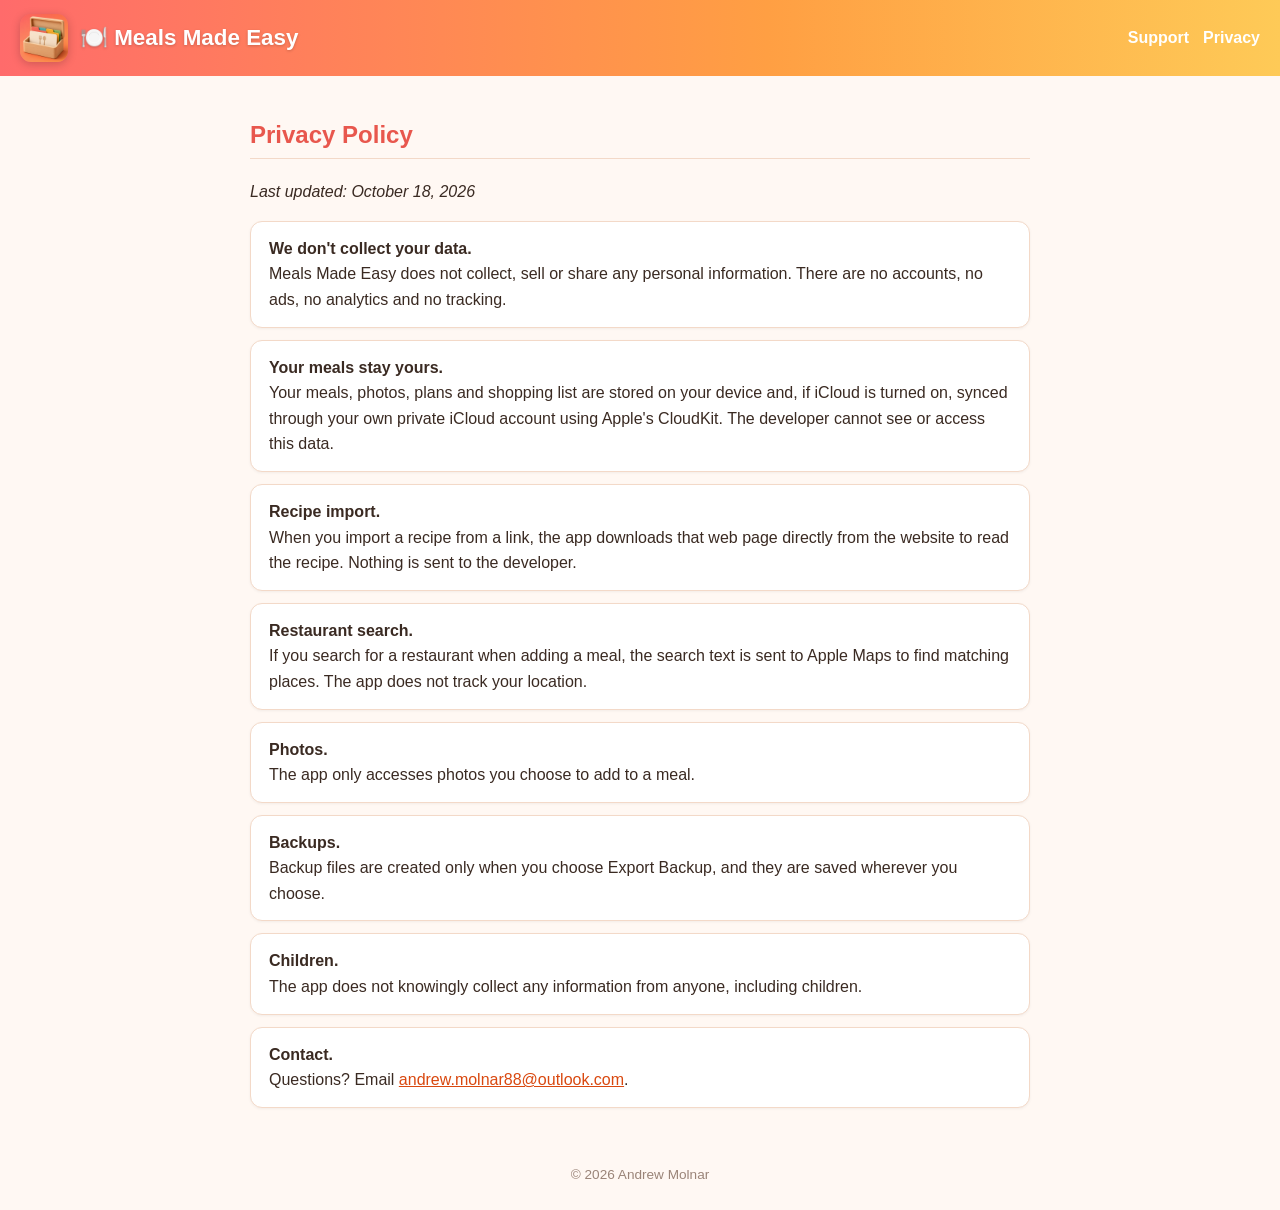
==== privacy.html @ ddaf8c31 "Meals Made Easy support and privacy pages" ====
<!doctype html><html lang="en"><head><meta charset="utf-8"><meta name="viewport" content="width=device-width,initial-scale=1"><title>Meals Made Easy – Privacy Policy</title><link rel="stylesheet" href="style.css"></head><body>
<header><img src="icon.png" alt="Meals Made Easy icon"><h1>🍽️ Meals Made Easy</h1><nav><a href="index.html">Support</a><a href="privacy.html">Privacy</a></nav></header>
<main><h2>Privacy Policy</h2><p><i>Last updated: October 18, 2026</i></p>
<div class="card"><b>We don't collect your data.</b><br>Meals Made Easy does not collect, sell or share any personal information. There are no accounts, no ads, no analytics and no tracking.</div>
<div class="card"><b>Your meals stay yours.</b><br>Your meals, photos, plans and shopping list are stored on your device and, if iCloud is turned on, synced through your own private iCloud account using Apple's CloudKit. The developer cannot see or access this data.</div>
<div class="card"><b>Recipe import.</b><br>When you import a recipe from a link, the app downloads that web page directly from the website to read the recipe. Nothing is sent to the developer.</div>
<div class="card"><b>Restaurant search.</b><br>If you search for a restaurant when adding a meal, the search text is sent to Apple Maps to find matching places. The app does not track your location.</div>
<div class="card"><b>Photos.</b><br>The app only accesses photos you choose to add to a meal.</div>
<div class="card"><b>Backups.</b><br>Backup files are created only when you choose Export Backup, and they are saved wherever you choose.</div>
<div class="card"><b>Children.</b><br>The app does not knowingly collect any information from anyone, including children.</div>
<div class="card"><b>Contact.</b><br>Questions? Email <a href="mailto:andrew.molnar88@outlook.com">andrew.molnar88@outlook.com</a>.</div>
</main><footer>&copy; 2026 Andrew Molnar</footer></body></html>
---- style.css ----
*{box-sizing:border-box}body{margin:0;font-family:-apple-system,"Segoe UI",Roboto,sans-serif;background:#fff8f3;color:#3a2a22;line-height:1.6}
header{background:linear-gradient(90deg,#ff6b6b,#ff9f43 60%,#feca57);padding:14px 20px;display:flex;align-items:center;gap:12px}
header img{width:48px;height:48px;border-radius:11px;box-shadow:0 2px 10px #0003}header h1{margin:0;font-size:1.4rem;color:#fff;text-shadow:0 1px 3px #0003}
nav{margin-left:auto}nav a{color:#fff;margin-left:14px;text-decoration:none;font-weight:700}nav a:hover{text-decoration:underline}
.hero{width:100%;max-height:520px;object-fit:contain;background:#fff4ec;display:block;border-bottom:1px solid #f3d9c8}
main{max-width:820px;margin:0 auto;padding:20px}h2{color:#e8574d;border-bottom:1px solid #f3d9c8;padding-bottom:4px}
.card{background:#fff;border:1px solid #f3d9c8;border-radius:12px;padding:14px 18px;margin:12px 0;box-shadow:0 1px 3px #0000000d}
.ded{text-align:center;font-style:italic;color:#e8574d;font-weight:600}
a{color:#d9480f}footer{text-align:center;color:#9a8478;font-size:.85rem;padding:24px}
@media(max-width:600px){header{flex-wrap:wrap}nav{margin-left:0;width:100%}nav a{margin:0 14px 0 0}header h1{font-size:1.2rem}}
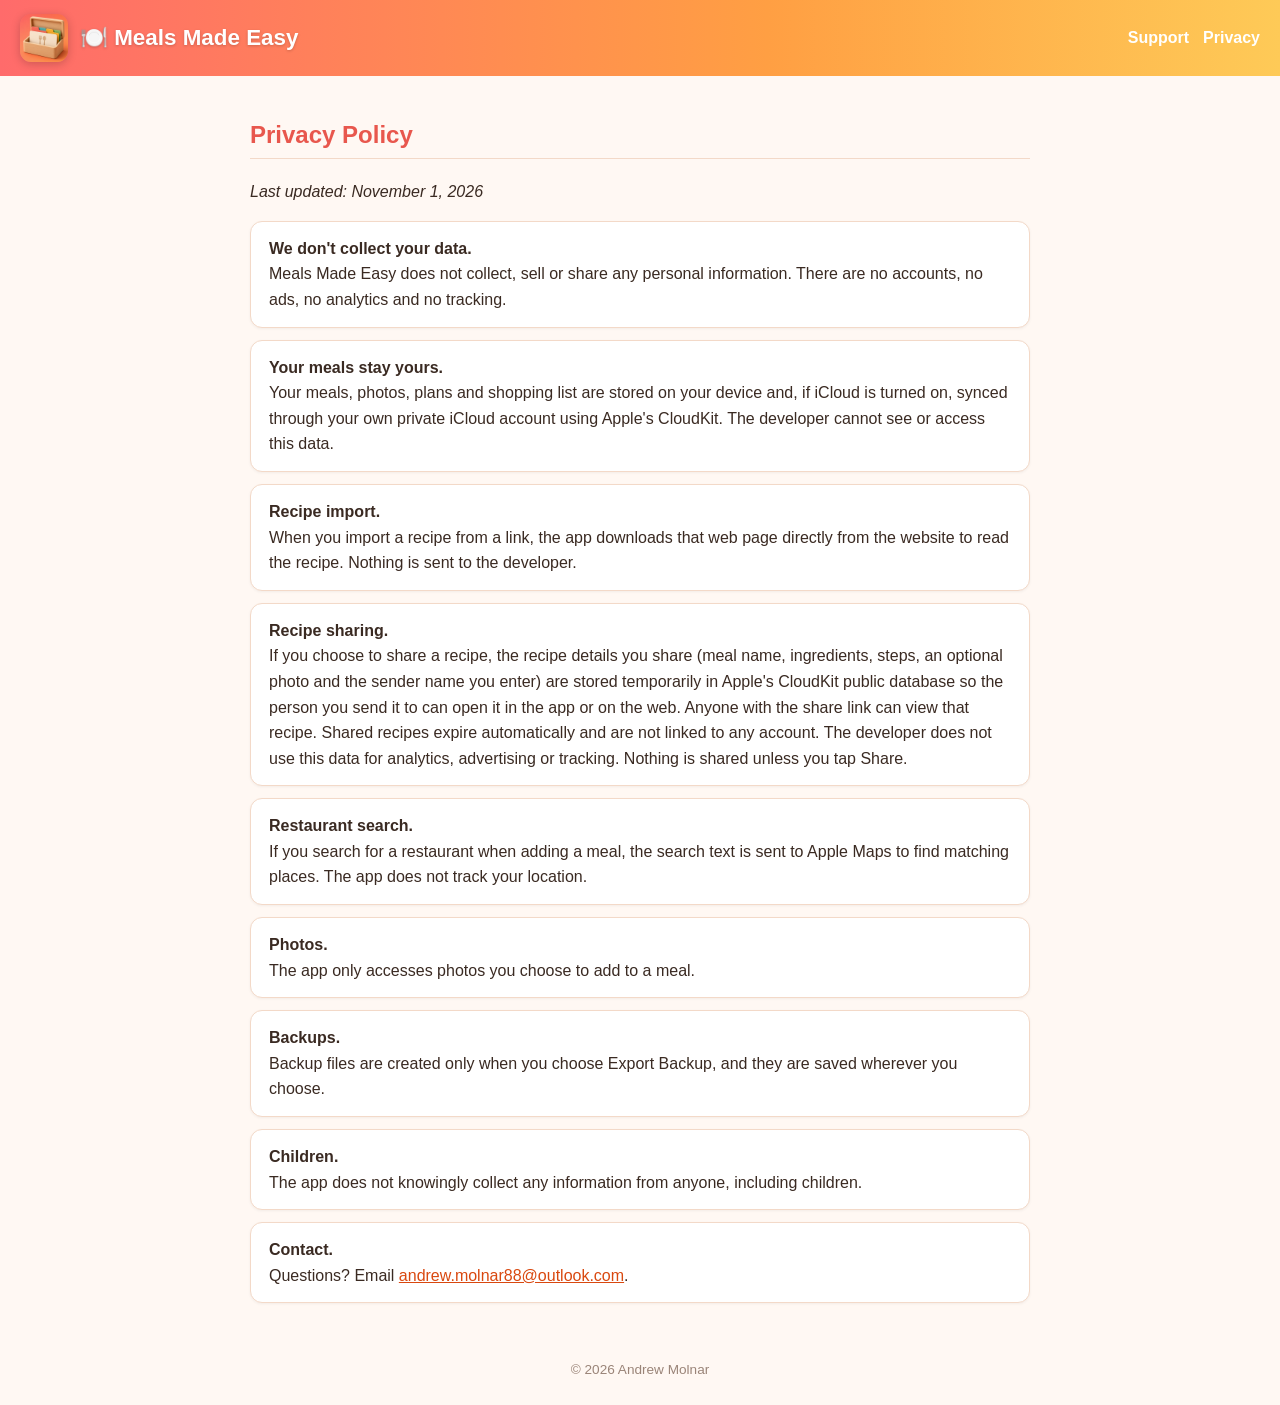
==== commit b125dd38: "Privacy policy: add Recipe Sharing section (MME 1.7.0)" ====
--- a/privacy.html
+++ b/privacy.html
@@ -1,9 +1,10 @@
 <!doctype html><html lang="en"><head><meta charset="utf-8"><meta name="viewport" content="width=device-width,initial-scale=1"><title>Meals Made Easy – Privacy Policy</title><link rel="stylesheet" href="style.css"></head><body>
 <header><img src="icon.png" alt="Meals Made Easy icon"><h1>🍽️ Meals Made Easy</h1><nav><a href="index.html">Support</a><a href="privacy.html">Privacy</a></nav></header>
-<main><h2>Privacy Policy</h2><p><i>Last updated: October 18, 2026</i></p>
+<main><h2>Privacy Policy</h2><p><i>Last updated: November 1, 2026</i></p>
 <div class="card"><b>We don't collect your data.</b><br>Meals Made Easy does not collect, sell or share any personal information. There are no accounts, no ads, no analytics and no tracking.</div>
 <div class="card"><b>Your meals stay yours.</b><br>Your meals, photos, plans and shopping list are stored on your device and, if iCloud is turned on, synced through your own private iCloud account using Apple's CloudKit. The developer cannot see or access this data.</div>
 <div class="card"><b>Recipe import.</b><br>When you import a recipe from a link, the app downloads that web page directly from the website to read the recipe. Nothing is sent to the developer.</div>
+<div class="card"><b>Recipe sharing.</b><br>If you choose to share a recipe, the recipe details you share (meal name, ingredients, steps, an optional photo and the sender name you enter) are stored temporarily in Apple's CloudKit public database so the person you send it to can open it in the app or on the web. Anyone with the share link can view that recipe. Shared recipes expire automatically and are not linked to any account. The developer does not use this data for analytics, advertising or tracking. Nothing is shared unless you tap Share.</div>
 <div class="card"><b>Restaurant search.</b><br>If you search for a restaurant when adding a meal, the search text is sent to Apple Maps to find matching places. The app does not track your location.</div>
 <div class="card"><b>Photos.</b><br>The app only accesses photos you choose to add to a meal.</div>
 <div class="card"><b>Backups.</b><br>Backup files are created only when you choose Export Backup, and they are saved wherever you choose.</div>
